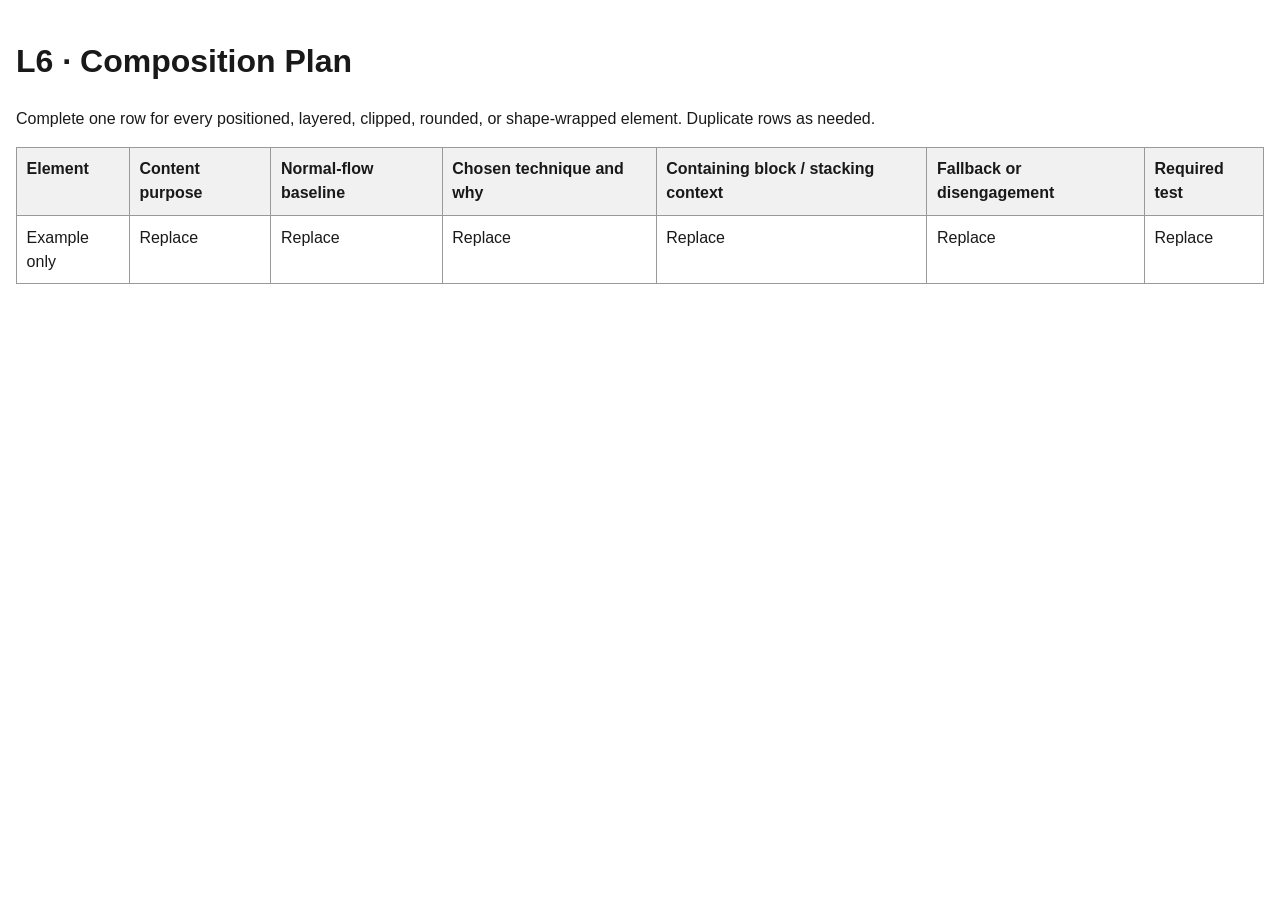
==== ASSESSMENT-Layered-Feature-Story-Starter/composition-plan.html @ 74e16f76 "Added Starter Files" ====
<!doctype html>
<html lang="en">
    <head>
        <meta charset="utf-8">
        <meta name="viewport" content="width=device-width,initial-scale=1">
        <title>Composition Plan</title>
        <style>
            body{
                font-family:Arial,sans-serif;
                line-height:1.5;
                max-width:90rem;
                margin:auto;
                padding:1rem;
                color:#191919;
                }
            table{
                width:100%;
                border-collapse:collapse;
                }
            th,td{
                padding:.6rem;
                border:1px solid #999;
                text-align:left;
                vertical-align:top;
                }
            th{
                background:#f1f1f1;
                }
        </style>
        </head>
        <body>
            <h1>L6 · Composition Plan</h1>
            <p>Complete one row for every positioned, layered, clipped, rounded, or shape-wrapped element. Duplicate rows as needed.</p>
            <table>
                <thead>
                    <tr>
                        <th>Element</th>
                        <th>Content purpose</th>
                        <th>Normal-flow baseline</th>
                        <th>Chosen technique and why</th>
                        <th>Containing block / stacking context</th>
                        <th>Fallback or disengagement</th>
                        <th>Required test</th>
                    </tr>
                </thead>
                <tbody>
                    <tr>
                        <td>Example only</td>
                        <td>Replace</td>
                        <td>Replace</td>
                        <td>Replace</td>
                        <td>Replace</td>
                        <td>Replace</td>
                        <td>Replace</td>
                    </tr>
                </tbody>
            </table>
        </body>
        </html>
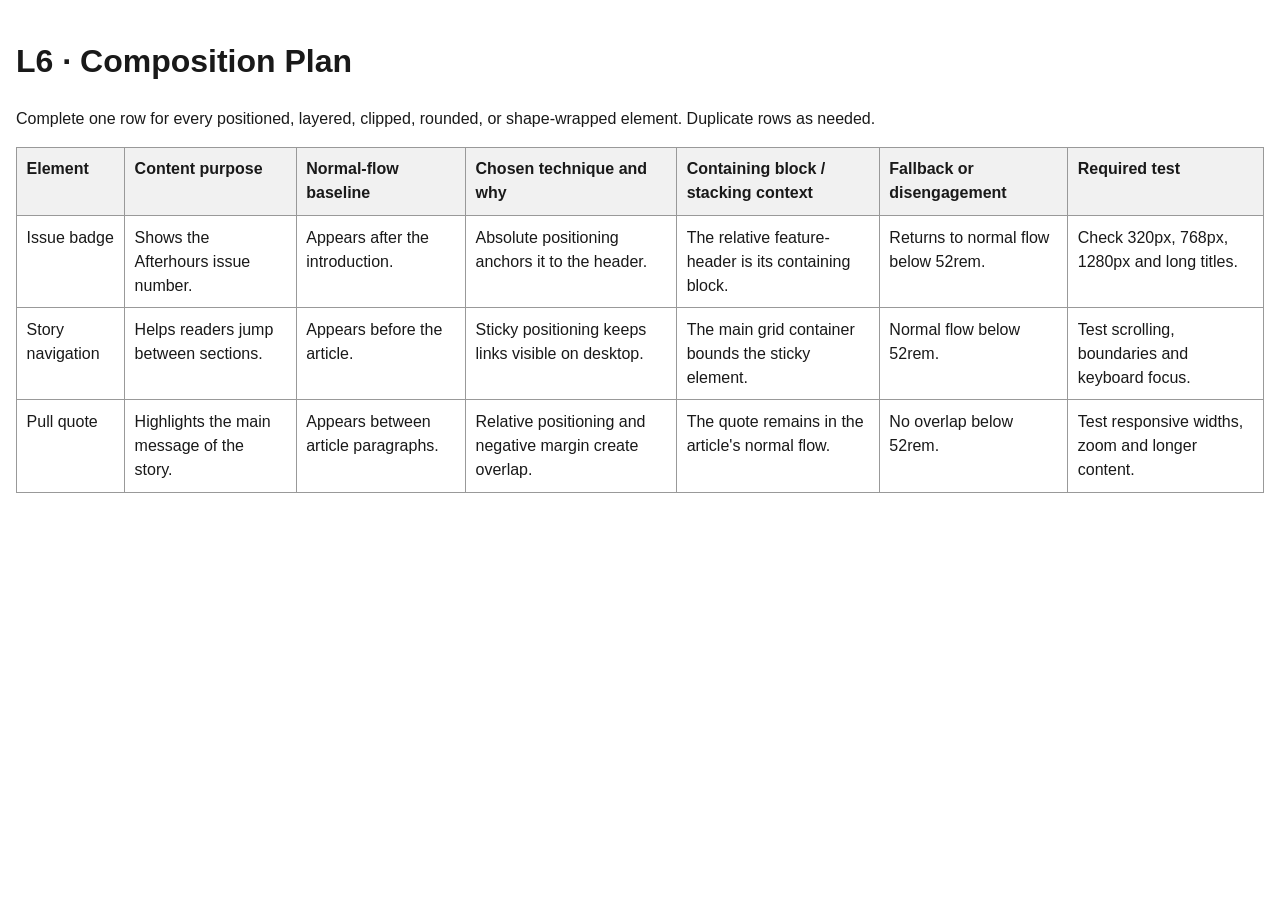
==== commit e11ebbbb: "Add positioned elements and responsive fallbacks" ====
--- a/ASSESSMENT-Layered-Feature-Story-Starter/composition-plan.html
+++ b/ASSESSMENT-Layered-Feature-Story-Starter/composition-plan.html
@@ -1,59 +1,86 @@
 <!doctype html>
 <html lang="en">
-    <head>
-        <meta charset="utf-8">
-        <meta name="viewport" content="width=device-width,initial-scale=1">
-        <title>Composition Plan</title>
-        <style>
-            body{
-                font-family:Arial,sans-serif;
-                line-height:1.5;
-                max-width:90rem;
-                margin:auto;
-                padding:1rem;
-                color:#191919;
-                }
-            table{
-                width:100%;
-                border-collapse:collapse;
-                }
-            th,td{
-                padding:.6rem;
-                border:1px solid #999;
-                text-align:left;
-                vertical-align:top;
-                }
-            th{
-                background:#f1f1f1;
-                }
-        </style>
-        </head>
-        <body>
-            <h1>L6 · Composition Plan</h1>
-            <p>Complete one row for every positioned, layered, clipped, rounded, or shape-wrapped element. Duplicate rows as needed.</p>
-            <table>
-                <thead>
-                    <tr>
-                        <th>Element</th>
-                        <th>Content purpose</th>
-                        <th>Normal-flow baseline</th>
-                        <th>Chosen technique and why</th>
-                        <th>Containing block / stacking context</th>
-                        <th>Fallback or disengagement</th>
-                        <th>Required test</th>
-                    </tr>
-                </thead>
-                <tbody>
-                    <tr>
-                        <td>Example only</td>
-                        <td>Replace</td>
-                        <td>Replace</td>
-                        <td>Replace</td>
-                        <td>Replace</td>
-                        <td>Replace</td>
-                        <td>Replace</td>
-                    </tr>
-                </tbody>
-            </table>
-        </body>
-        </html>
+
+<head>
+    <meta charset="utf-8">
+    <meta name="viewport" content="width=device-width,initial-scale=1">
+    <title>Composition Plan</title>
+    <style>
+        body {
+            font-family: Arial, sans-serif;
+            line-height: 1.5;
+            max-width: 90rem;
+            margin: auto;
+            padding: 1rem;
+            color: #191919;
+        }
+        
+        table {
+            width: 100%;
+            border-collapse: collapse;
+        }
+        
+        th,
+        td {
+            padding: .6rem;
+            border: 1px solid #999;
+            text-align: left;
+            vertical-align: top;
+        }
+        
+        th {
+            background: #f1f1f1;
+        }
+    </style>
+</head>
+
+<body>
+    <h1>L6 · Composition Plan</h1>
+    <p>Complete one row for every positioned, layered, clipped, rounded, or shape-wrapped element. Duplicate rows as needed.</p>
+    <table>
+        <thead>
+            <tr>
+                <th>Element</th>
+                <th>Content purpose</th>
+                <th>Normal-flow baseline</th>
+                <th>Chosen technique and why</th>
+                <th>Containing block / stacking context</th>
+                <th>Fallback or disengagement</th>
+                <th>Required test</th>
+            </tr>
+        </thead>
+        <tbody>
+
+            <tr>
+                <td>Issue badge</td>
+                <td>Shows the Afterhours issue number.</td>
+                <td>Appears after the introduction.</td>
+                <td>Absolute positioning anchors it to the header.</td>
+                <td>The relative feature-header is its containing block.</td>
+                <td>Returns to normal flow below 52rem.</td>
+                <td>Check 320px, 768px, 1280px and long titles.</td>
+            </tr>
+            <tr>
+                <td>Story navigation</td>
+                <td>Helps readers jump between sections.</td>
+                <td>Appears before the article.</td>
+                <td>Sticky positioning keeps links visible on desktop.</td>
+                <td>The main grid container bounds the sticky element.</td>
+                <td>Normal flow below 52rem.</td>
+                <td>Test scrolling, boundaries and keyboard focus.</td>
+            </tr>
+            <tr>
+                <td>Pull quote</td>
+                <td>Highlights the main message of the story.</td>
+                <td>Appears between article paragraphs.</td>
+                <td>Relative positioning and negative margin create overlap.</td>
+                <td>The quote remains in the article's normal flow.</td>
+                <td>No overlap below 52rem.</td>
+                <td>Test responsive widths, zoom and longer content.</td>
+            </tr>
+
+        </tbody>
+    </table>
+</body>
+
+</html>
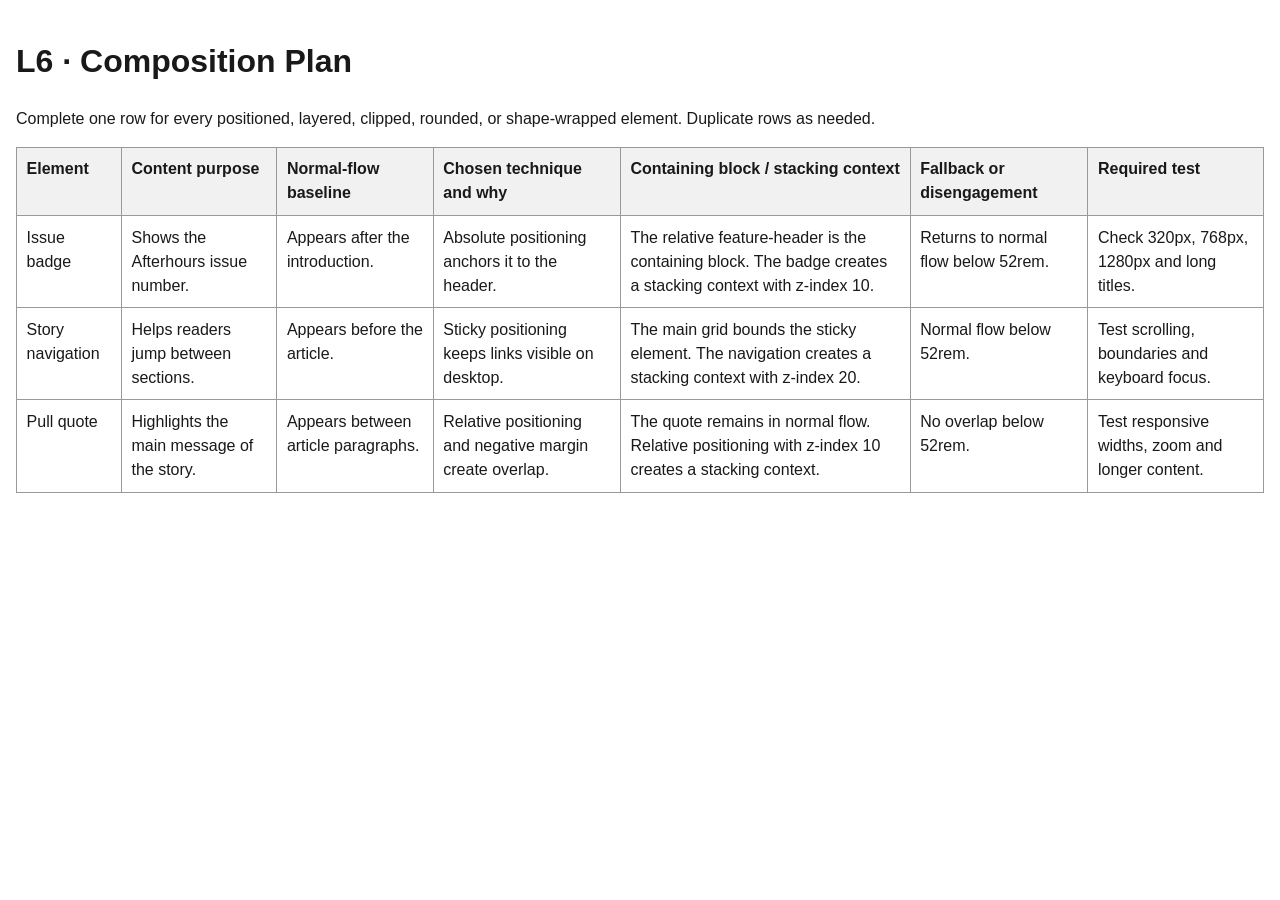
==== commit 9ac5da93: "Refine layer system and keyboard focus styles" ====
--- a/ASSESSMENT-Layered-Feature-Story-Starter/composition-plan.html
+++ b/ASSESSMENT-Layered-Feature-Story-Starter/composition-plan.html
@@ -56,7 +56,7 @@
                 <td>Shows the Afterhours issue number.</td>
                 <td>Appears after the introduction.</td>
                 <td>Absolute positioning anchors it to the header.</td>
-                <td>The relative feature-header is its containing block.</td>
+                <td>The relative feature-header is the containing block. The badge creates a stacking context with z-index 10.</td>
                 <td>Returns to normal flow below 52rem.</td>
                 <td>Check 320px, 768px, 1280px and long titles.</td>
             </tr>
@@ -65,7 +65,7 @@
                 <td>Helps readers jump between sections.</td>
                 <td>Appears before the article.</td>
                 <td>Sticky positioning keeps links visible on desktop.</td>
-                <td>The main grid container bounds the sticky element.</td>
+                <td>The main grid bounds the sticky element. The navigation creates a stacking context with z-index 20.</td>
                 <td>Normal flow below 52rem.</td>
                 <td>Test scrolling, boundaries and keyboard focus.</td>
             </tr>
@@ -74,7 +74,7 @@
                 <td>Highlights the main message of the story.</td>
                 <td>Appears between article paragraphs.</td>
                 <td>Relative positioning and negative margin create overlap.</td>
-                <td>The quote remains in the article's normal flow.</td>
+                <td>The quote remains in normal flow. Relative positioning with z-index 10 creates a stacking context.</td>
                 <td>No overlap below 52rem.</td>
                 <td>Test responsive widths, zoom and longer content.</td>
             </tr>
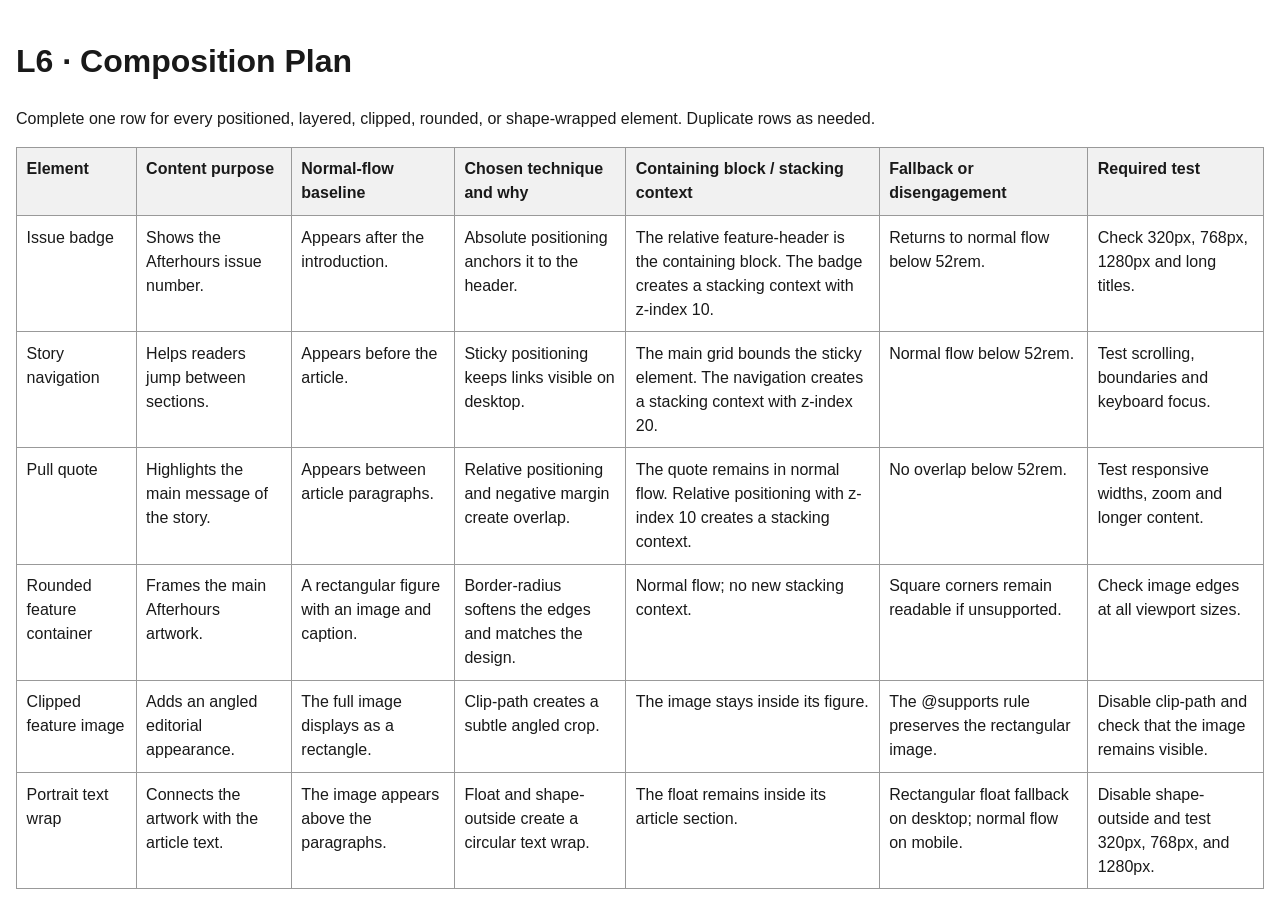
==== commit 570576ec: "Add shape enhancements and responsive fallbacks" ====
--- a/ASSESSMENT-Layered-Feature-Story-Starter/composition-plan.html
+++ b/ASSESSMENT-Layered-Feature-Story-Starter/composition-plan.html
@@ -79,6 +79,36 @@
                 <td>Test responsive widths, zoom and longer content.</td>
             </tr>
 
+            <tr>
+                <td>Rounded feature container</td>
+                <td>Frames the main Afterhours artwork.</td>
+                <td>A rectangular figure with an image and caption.</td>
+                <td>Border-radius softens the edges and matches the design.</td>
+                <td>Normal flow; no new stacking context.</td>
+                <td>Square corners remain readable if unsupported.</td>
+                <td>Check image edges at all viewport sizes.</td>
+            </tr>
+
+            <tr>
+                <td>Clipped feature image</td>
+                <td>Adds an angled editorial appearance.</td>
+                <td>The full image displays as a rectangle.</td>
+                <td>Clip-path creates a subtle angled crop.</td>
+                <td>The image stays inside its figure.</td>
+                <td>The @supports rule preserves the rectangular image.</td>
+                <td>Disable clip-path and check that the image remains visible.</td>
+            </tr>
+
+            <tr>
+                <td>Portrait text wrap</td>
+                <td>Connects the artwork with the article text.</td>
+                <td>The image appears above the paragraphs.</td>
+                <td>Float and shape-outside create a circular text wrap.</td>
+                <td>The float remains inside its article section.</td>
+                <td>Rectangular float fallback on desktop; normal flow on mobile.</td>
+                <td>Disable shape-outside and test 320px, 768px, and 1280px.</td>
+            </tr>
+
         </tbody>
     </table>
 </body>
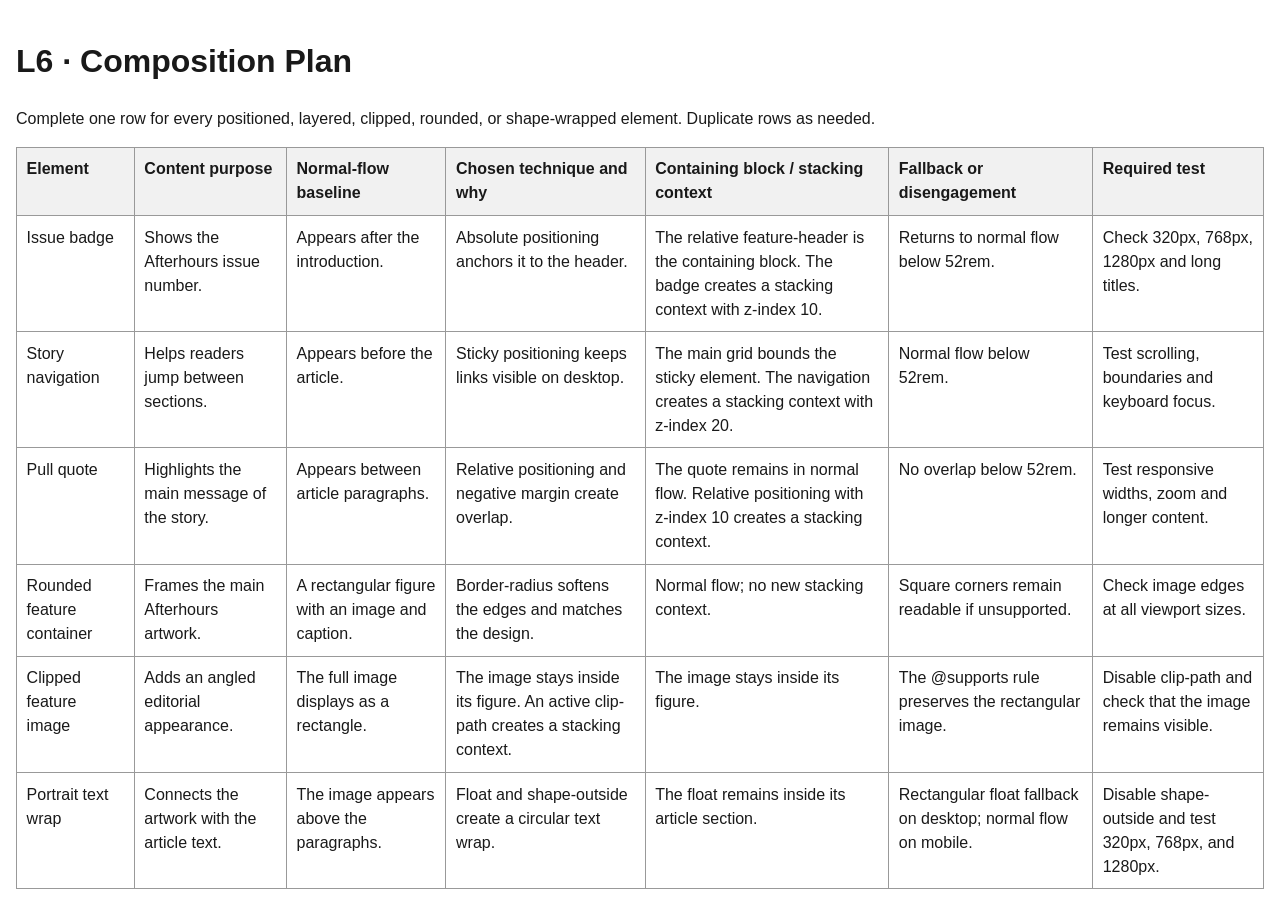
==== commit bbd16d5e: "Add documentation and CSS support records" ====
--- a/ASSESSMENT-Layered-Feature-Story-Starter/composition-plan.html
+++ b/ASSESSMENT-Layered-Feature-Story-Starter/composition-plan.html
@@ -93,7 +93,7 @@
                 <td>Clipped feature image</td>
                 <td>Adds an angled editorial appearance.</td>
                 <td>The full image displays as a rectangle.</td>
-                <td>Clip-path creates a subtle angled crop.</td>
+                <td>The image stays inside its figure. An active clip-path creates a stacking context.</td>
                 <td>The image stays inside its figure.</td>
                 <td>The @supports rule preserves the rectangular image.</td>
                 <td>Disable clip-path and check that the image remains visible.</td>
